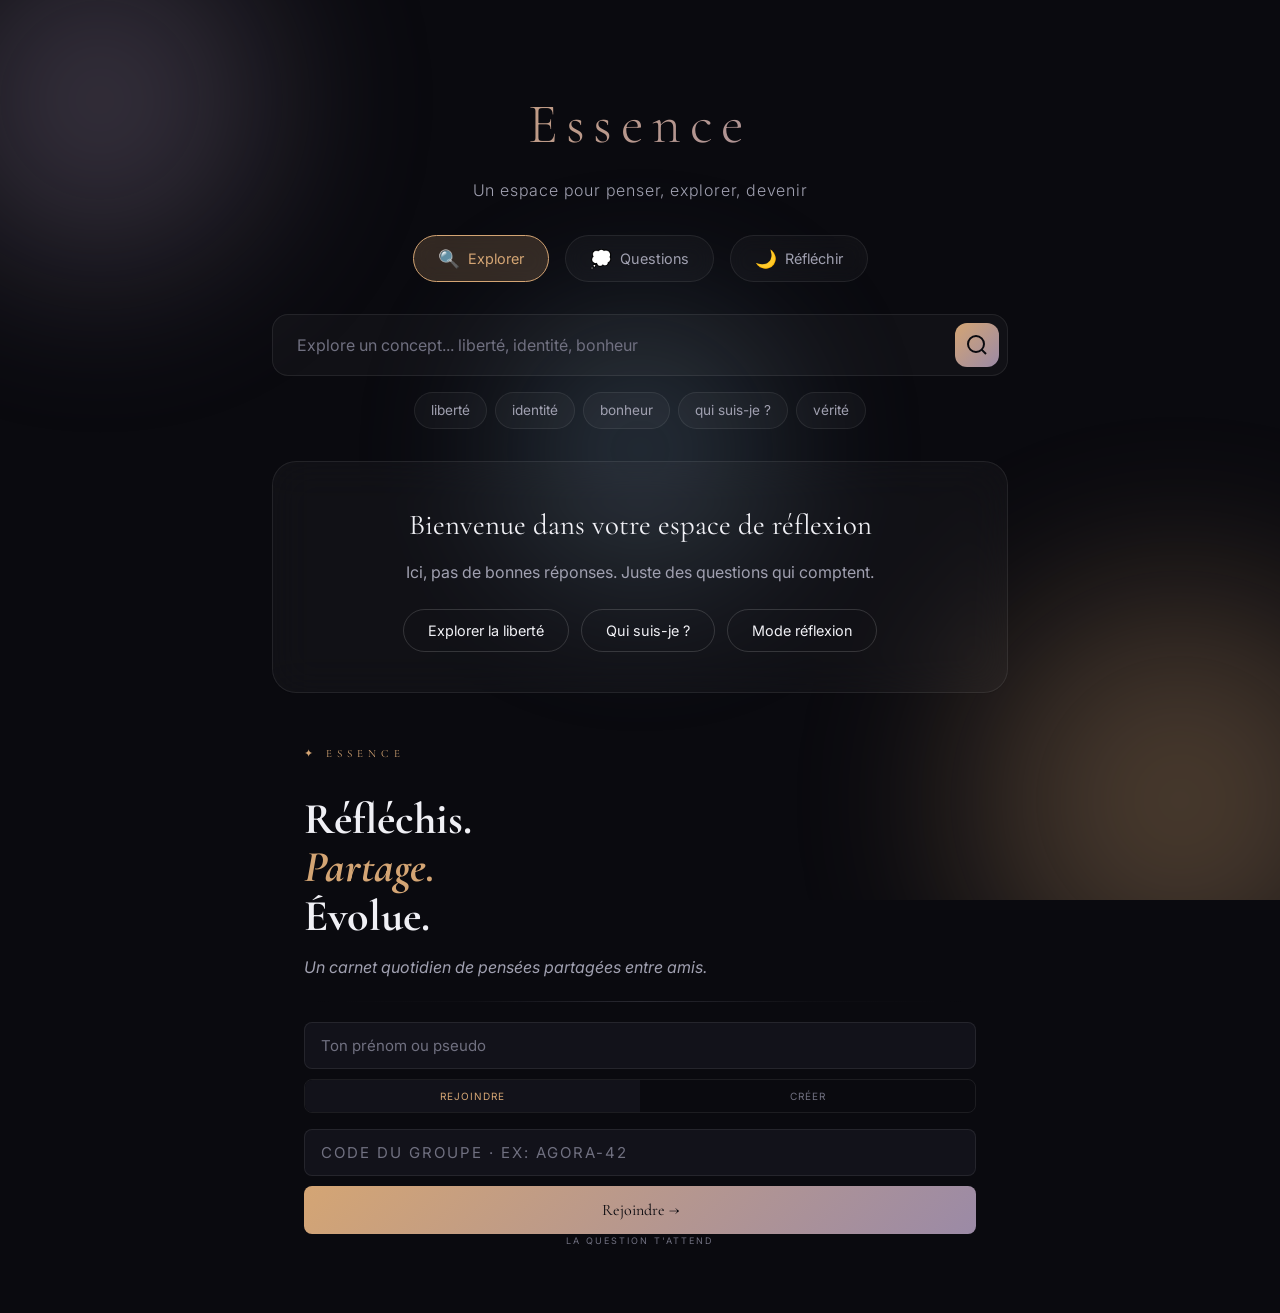
==== philosophy-app/index.html @ 61ecae77 "ADDING THE ALPHA VERSION OF PHILOSOPHIA" ====
<!DOCTYPE html>
<html lang="fr">
<head>
    <meta charset="UTF-8">
    <meta name="viewport" content="width=device-width, initial-scale=1.0">
    <title>Essence — Votre compagnon philosophique</title>
    <link rel="stylesheet" href="css/styles.css">
    <link rel="preconnect" href="https://fonts.googleapis.com">
    <link href="https://fonts.googleapis.com/css2?family=Cormorant+Garamond:ital,wght@0,300;0,400;0,600;1,300&family=Inter:wght@300;400;500&display=swap" rel="stylesheet">
</head>
<body>
    <div class="ambient-bg">
        <div class="orb orb-1"></div>
        <div class="orb orb-2"></div>
        <div class="orb orb-3"></div>
    </div>

    <div class="container">
        <header class="header">
            <h1 class="logo">Essence</h1>
            <p class="tagline">Un espace pour penser, explorer, devenir</p>
        </header>

        <nav class="nav-modes">
            <button class="mode-btn active" data-mode="explore">
                <span class="mode-icon">🔍</span>
                <span class="mode-text">Explorer</span>
            </button>
            <button class="mode-btn" data-mode="question">
                <span class="mode-icon">💭</span>
                <span class="mode-text">Questions</span>
            </button>
            <button class="mode-btn" data-mode="reflect">
                <span class="mode-icon">🌙</span>
                <span class="mode-text">Réfléchir</span>
            </button>
        </nav>

        <main class="main-content">
            <!-- Search Section -->
            <section class="search-section" id="searchSection">
                <div class="search-container">
                    <input
                        type="text"
                        id="searchInput"
                        class="search-input"
                        placeholder="Explore un concept... liberté, identité, bonheur"
                        autocomplete="off"
                    >
                    <button class="search-btn" id="searchBtn">
                        <svg width="24" height="24" viewBox="0 0 24 24" fill="none" stroke="currentColor" stroke-width="2">
                            <circle cx="11" cy="11" r="8"></circle>
                            <path d="m21 21-4.35-4.35"></path>
                        </svg>
                    </button>
                </div>
                <div class="quick-tags" id="quickTags">
                    <span class="tag">liberté</span>
                    <span class="tag">identité</span>
                    <span class="tag">bonheur</span>
                    <span class="tag">qui suis-je ?</span>
                    <span class="tag">vérité</span>
                </div>
            </section>

            <!-- Chat/Response Section -->
            <section class="response-section" id="responseSection">
                <div class="loading-indicator hidden" id="loading">
                    <div class="typing-dots">
                        <span></span>
                        <span></span>
                        <span></span>
                    </div>
                    <p class="loading-text">Réflexion en cours...</p>
                </div>

                <div class="response-container" id="responseContainer">
                    <!-- Welcome Card -->
                    <div class="welcome-card" id="welcomeCard">
                        <h2>Bienvenue dans votre espace de réflexion</h2>
                        <p>Ici, pas de bonnes réponses. Juste des questions qui comptent.</p>
                        <div class="welcome-prompts">
                            <button class="welcome-btn" data-query="liberté">Explorer la liberté</button>
                            <button class="welcome-btn" data-query="Qui suis-je ?">Qui suis-je ?</button>
                            <button class="welcome-btn" data-query="reflect">Mode réflexion</button>
                        </div>
                    </div>
                </div>
            </section>

            <!-- Reflection Mode Panel -->
            <section class="reflection-panel hidden" id="reflectionPanel">
                <div class="reflection-header">
                    <h3>Mode Réflexion Guidée</h3>
                    <p>Des questions pour aller plus profond</p>
                </div>
                <div class="reflection-categories" id="reflectionCategories">
                    <!-- Categories loaded dynamically -->
                </div>
                <div class="reflection-question" id="reflectionQuestion">
                    <p class="current-prompt">Clique sur une catégorie pour commencer</p>
                    <button class="next-prompt-btn hidden" id="nextPrompt">Une autre question</button>
                </div>
            </section>
        </main>

        <!-- Mobile Navigation Bar -->
        <nav class="nav-bar" id="navBar" style="display: none;">
            <button class="nav-btn" onclick="switchScreen('welcome')">
                <svg viewBox="0 0 24 24" fill="none" stroke="currentColor" stroke-width="1.5">
                    <path d="M3 9.5L12 3l9 6.5V20a1 1 0 01-1 1H4a1 1 0 01-1-1V9.5z"/>
                </svg>
                Accueil
            </button>
            <button class="nav-btn active" onclick="switchScreen('group')" id="navGroup">
                <svg viewBox="0 0 24 24" fill="none" stroke="currentColor" stroke-width="1.5">
                    <circle cx="12" cy="12" r="9"/>
                    <path d="M12 8v4l3 3"/>
                </svg>
                Groupe
            </button>
            <button class="nav-btn" onclick="switchScreen('results')" id="navResults">
                <svg viewBox="0 0 24 24" fill="none" stroke="currentColor" stroke-width="1.5">
                    <path d="M4 6h16M4 12h16M4 18h10"/>
                </svg>
                Synthèse
            </button>
            <button class="nav-btn" onclick="switchScreen('history')" id="navHistory">
                <svg viewBox="0 0 24 24" fill="none" stroke="currentColor" stroke-width="1.5">
                    <path d="M12 8v4l2 2m6-2a8 8 0 11-16 0 8 8 0 0116 0z"/>
                </svg>
                Historique
            </button>
        </nav>

        <!-- Welcome/Join Screen -->
        <section class="welcome-screen" id="welcomeScreen">
            <div>
                <p class="welcome-logo">✦ Essence</p>
                <h1 class="welcome-title">
                    Réfléchis.<br/><em>Partage.</em><br/>Évolue.
                </h1>
                <p class="welcome-sub">
                    Un carnet quotidien de pensées partagées entre amis.
                </p>
                <div class="divider"></div>
                <input
                    class="field"
                    id="pseudo"
                    type="text"
                    placeholder="Ton prénom ou pseudo"
                />
                <div class="tab-row">
                    <button class="tab-btn active" id="tabJoin" onclick="switchTab('join')">
                        Rejoindre
                    </button>
                    <button class="tab-btn" id="tabCreate" onclick="switchTab('create')">
                        Créer
                    </button>
                </div>
                <div id="joinForm">
                    <input
                        class="field"
                        id="joinCode"
                        type="text"
                        placeholder="Code du groupe · ex: AGORA-42"
                        style="text-transform: uppercase; letter-spacing: 2px"
                    />
                    <button class="btn-primary" onclick="handleJoinGroup()">
                        Rejoindre →
                    </button>
                </div>
                <div id="createForm" style="display: none;">
                    <input
                        class="field"
                        id="groupNameInput"
                        type="text"
                        placeholder="Nom du groupe"
                    />
                    <button class="btn-primary" onclick="handleCreateGroup()">
                        Créer le groupe →
                    </button>
                </div>
            </div>
            <p class="welcome-footer">La question t'attend</p>
        </section>

        <!-- Group Screen -->
        <section class="group-screen" id="groupScreen">
            <p class="tag" id="todayDate"></p>
            <div class="group-header">
                <h2 class="group-name" id="groupDisplayName">—</h2>
                <span class="member-count">✦ <span id="memberCount">0</span></span>
            </div>
            <p class="group-meta">Question du jour</p>
            <div class="group-code-box" onclick="copyGroupCode()">
                <span class="group-code-label">Code du groupe</span>
                <span class="group-code-val" id="groupCodeDisplay">— —</span>
            </div>
            <div class="question-block">
                <span class="q-guillemet">"</span>
                <div id="qContent">
                    <div class="ai-loading" style="padding: 12px 0;">
                        <div class="ai-loading-dots">
                            <div class="dot"></div>
                            <div class="dot"></div>
                            <div class="dot"></div>
                        </div>
                        <span style="font-family: var(--font-sans); font-size: 10px; color: var(--text-muted); letter-spacing: 1px;">Génération…</span>
                    </div>
                </div>
            </div>
            <p class="members-title">Membres</p>
            <div id="membersList"></div>
            <button class="btn-primary" id="btnWrite" onclick="goToNote()" disabled>
                Écrire ma réflexion →
            </button>
        </section>

        <!-- Note Screen -->
        <section class="note-screen" id="noteScreen">
            <div class="note-header">
                <button class="back-btn" onclick="goToGroup()">← Retour</button>
                <p class="note-question" id="noteQuestionDisplay"></p>
            </div>
            <div class="note-body">
                <div class="lines-bg"></div>
                <textarea
                    class="note-ta"
                    id="myNote"
                    placeholder="Ta pensée commence ici…"
                    oninput="updateWordCount()"
                ></textarea>
            </div>
            <div class="note-footer">
                <span class="word-count" id="wordCount">0 mots</span>
                <button class="btn-submit" onclick="handleSubmitNote()">Soumettre ✦</button>
            </div>
        </section>

        <!-- Results Screen -->
        <section class="results-screen" id="resultsScreen">
            <div class="results-header">
                <p class="results-tag">Synthèse du jour</p>
                <h2 class="results-title">Réflexions du groupe</h2>
                <p class="results-sub" id="resultSub">—</p>
            </div>
            <div class="results-scroll">
                <div class="results-q-recap" id="resultQuestion"></div>
                <p class="responses-label">Ce que le groupe a écrit</p>
                <div id="responsesList"></div>
                <div class="ai-block">
                    <div class="ai-header">
                        <div class="ai-icon">✦</div>
                        <div>
                            <p class="ai-title-text">Analyse Philosophia</p>
                            <p class="ai-subtitle" id="aiSubtitle">En attente</p>
                        </div>
                    </div>
                    <div id="aiContent">
                        <div style="text-align: center; padding: 16px 0;">
                            <button class="btn-primary" style="width: auto; padding: 12px 24px; font-size: 15px;" onclick="handleGenerateAnalysis()">
                                ✦ Générer l'analyse IA
                            </button>
                        </div>
                    </div>
                </div>
            </div>
        </section>

        <!-- History Screen -->
        <section class="history-screen" id="historyScreen">
            <div class="history-scroll">
                <p class="tag">Carnet de bord</p>
                <h2 class="results-title" style="margin-bottom: 4px;">Historique</h2>
                <p class="results-sub" style="margin-bottom: 20px;">Tes réflexions passées</p>
                <div id="historyList"></div>
            </div>
        </section>

        <!-- Toast Notification -->
        <div class="toast" id="toast"></div>
    </div>

    <script src="js/app.js"></script>
    <script src="js/group.js"></script>
    <script>
        // Initialize Group Module on load
        document.addEventListener('DOMContentLoaded', () => {
            GroupModule.init();
            initializePhilosophiaUI();
        });

        // UI State
        let currentTab = 'join';

        function switchTab(tab) {
            currentTab = tab;
            document.getElementById('tabJoin').classList.toggle('active', tab === 'join');
            document.getElementById('tabCreate').classList.toggle('active', tab === 'create');
            document.getElementById('joinForm').style.display = tab === 'join' ? 'block' : 'none';
            document.getElementById('createForm').style.display = tab === 'create' ? 'block' : 'none';
        }

        function switchScreen(screenId) {
            // Hide all screens
            document.querySelectorAll('.welcome-screen, .group-screen, .note-screen, .results-screen, .history-screen').forEach(s => {
                s.classList.remove('active');
            });
            document.getElementById(screenId + 'Screen').classList.add('active');

            // Update nav buttons
            document.querySelectorAll('.nav-btn').forEach(btn => btn.classList.remove('active'));
            if (screenId === 'group') document.getElementById('navGroup')?.classList.add('active');
            if (screenId === 'results') document.getElementById('navResults')?.classList.add('active');
            if (screenId === 'history') document.getElementById('navHistory')?.classList.add('active');

            // Refresh content
            if (screenId === 'results') renderResults();
            if (screenId === 'history') renderHistory();
        }

        function goToNote() {
            const question = GroupModule.getQuestion();
            document.getElementById('noteQuestionDisplay').textContent = '« ' + question + ' ? »';
            document.getElementById('myNote').value = GroupModule.getMyResponse()?.text || '';
            updateWordCount();
            switchScreen('note');
        }

        function goToGroup() {
            switchScreen('group');
        }

        function handleCreateGroup() {
            const name = document.getElementById('groupNameInput').value.trim() || 'Mon groupe';
            const pseudo = document.getElementById('pseudo').value.trim() || 'Anonyme';
            try {
                GroupModule.createGroup(name, pseudo);
                afterGroupJoined();
            } catch (e) {
                showToast(e.message);
            }
        }

        function handleJoinGroup() {
            const code = document.getElementById('joinCode').value.trim().toUpperCase();
            const pseudo = document.getElementById('pseudo').value.trim() || 'Anonyme';
            try {
                GroupModule.joinGroup(code, pseudo);
                afterGroupJoined();
            } catch (e) {
                showToast(e.message);
            }
        }

        function afterGroupJoined() {
            const group = GroupModule.getGroup();
            if (!group) return;

            document.getElementById('groupDisplayName').textContent = group.name;
            document.getElementById('groupCodeDisplay').textContent = group.code;
            document.getElementById('memberCount').textContent = group.members.length;

            const today = GroupModule.getToday();
            if (!today?.question) {
                startNewDayUI();
            } else {
                renderQuestion();
                renderMembers();
            }

            // Show nav bar
            document.getElementById('navBar').style.display = 'flex';
            switchScreen('group');
        }

        async function startNewDayUI() {
            document.getElementById('qContent').innerHTML = `
                <div class="ai-loading" style="padding:12px 0;">
                    <div class="ai-loading-dots">
                        <div class="dot"></div><div class="dot"></div><div class="dot"></div>
                    </div>
                    <span style="font-family: var(--font-sans); font-size: 10px; color: var(--text-muted); letter-spacing: 1px;">Génération de la question…</span>
                </div>`;
            document.getElementById('btnWrite').disabled = true;

            try {
                await GroupModule.startNewDay();
                renderQuestion();
                renderMembers();
            } catch (e) {
                document.getElementById('qContent').innerHTML = `
                    <p style="font-family: var(--font-serif); font-size: 14px; font-style: italic; color: var(--text-secondary); padding: 8px 0;">
                        Erreur : ${e.message}
                    </p>
                    <button class="btn-ghost" style="margin-top: 8px;" onclick="startNewDayUI()">Réessayer</button>`;
            }
        }

        function renderQuestion() {
            const question = GroupModule.getQuestion();
            if (!question) return;

            document.getElementById('qContent').innerHTML = `
                <p class="q-text">${question}&nbsp;?</p>
                <p class="q-timer">⏳ ${new Date().toLocaleDateString('fr-FR', { day: 'numeric', month: 'long', year: 'numeric' })}</p>`;
            document.getElementById('btnWrite').disabled = false;

            // Update today date
            document.getElementById('todayDate').textContent = GroupModule.getTodayDateFormatted();
        }

        function renderMembers() {
            const members = GroupModule.getMembers();
            if (!members) return;

            document.getElementById('membersList').innerHTML = members.map(m => {
                const done = GroupModule.isMemberDone(m.name);
                return `<div class="member-row">
                    <span class="member-name">${m.name}${m.isMe ? ' (moi)' : ''}</span>
                    <span class="${done ? 'badge-done' : 'badge-wait'}">${done ? 'Répondu' : 'En attente'}</span>
                </div>`;
            }).join('');
        }

        function updateWordCount() {
            const text = document.getElementById('myNote').value.trim();
            const count = text ? text.split(/\s+/).filter(w => w).length : 0;
            document.getElementById('wordCount').textContent = count + (count <= 1 ? ' mot' : ' mots');
        }

        function handleSubmitNote() {
            const note = document.getElementById('myNote').value.trim();
            if (!note) {
                showToast('Écris quelque chose d\'abord');
                return;
            }
            try {
                GroupModule.submitNote(note);
                renderMembers();
                showToast('Réflexion enregistrée ✦');
                switchScreen('results');
            } catch (e) {
                showToast(e.message);
            }
        }

        function renderResults() {
            const today = GroupModule.getToday();
            if (!today) return;

            document.getElementById('resultQuestion').textContent = '« ' + (today.question || '…') + ' ? »';
            const responses = GroupModule.getResponses();
            document.getElementById('resultSub').textContent =
                responses.length + ' réponse' + (responses.length > 1 ? 's' : '') +
                ' · ' + new Date(today.date).toLocaleDateString('fr-FR', { day: 'numeric', month: 'long' });

            if (responses.length === 0) {
                document.getElementById('responsesList').innerHTML = `
                    <p style="font-family: var(--font-serif); font-size: 15px; color: var(--text-muted); font-style: italic; padding: 12px 0;">
                        Aucune réponse pour l'instant.
                    </p>`;
            } else {
                document.getElementById('responsesList').innerHTML = responses.map(r =>
                    `<div class="resp-card">
                        <p class="resp-name">${r.name}</p>
                        <p class="resp-text">${r.text}</p>
                    </div>`
                ).join('');
            }

            if (GroupModule.hasAnalysis()) {
                renderAnalysis(GroupModule.getAnalysis());
            } else {
                document.getElementById('aiContent').innerHTML = `
                    <div style="text-align: center; padding: 16px 0;">
                        <button class="btn-primary" style="width: auto; padding: 12px 24px; font-size: 15px;" onclick="handleGenerateAnalysis()">
                            ✦ Générer l'analyse IA
                        </button>
                    </div>`;
                document.getElementById('aiSubtitle').textContent = 'En attente';
            }
        }

        async function handleGenerateAnalysis() {
            if (!GroupModule.getResponses().length) {
                showToast('Aucune réponse à analyser');
                return;
            }

            document.getElementById('aiContent').innerHTML = `
                <div class="ai-loading">
                    <div class="ai-loading-dots">
                        <div class="dot"></div><div class="dot"></div><div class="dot"></div>
                    </div>
                    <p style="font-family: var(--font-sans); font-size: 10px; color: var(--text-muted); letter-spacing: 1px; text-transform: uppercase;">
                        Claude réfléchit…
                    </p>
                </div>`;
            document.getElementById('aiSubtitle').textContent = 'Analyse en cours…';

            try {
                const analysis = await GroupModule.generateAnalysis();
                renderAnalysis(analysis);
            } catch (e) {
                document.getElementById('aiContent').innerHTML = `
                    <p style="font-family: var(--font-serif); font-size: 14px; color: var(--text-secondary); font-style: italic; text-align: center;">
                        Erreur : ${e.message}
                    </p>
                    <div style="text-align: center; margin-top: 12px;">
                        <button class="btn-ghost" style="width: auto; padding: 10px 20px;" onclick="handleGenerateAnalysis()">Réessayer</button>
                    </div>`;
                document.getElementById('aiSubtitle').textContent = 'Erreur';
            }
        }

        function renderAnalysis(data) {
            document.getElementById('aiSubtitle').textContent =
                `Synthèse · ${data.points_de_vue.length} philosophes`;

            document.getElementById('aiContent').innerHTML = `
                <div class="ai-section">
                    <p class="ai-section-label">Synthèse du groupe</p>
                    <p class="ai-section-text">${data.synthese}</p>
                </div>
                ${data.points_de_vue.map(p => `
                    <div class="ai-section">
                        <p class="ai-section-label">${p.philosophe} · ${p.courant}</p>
                        <p class="ai-section-text">${p.analyse}</p>
                    </div>
                `).join('')}
                <div class="ai-section">
                    <p class="ai-section-label">Tension centrale</p>
                    <p class="ai-section-text">${data.tension_principale}</p>
                </div>
                <div class="ai-section">
                    <p class="ai-section-label">Pour aller plus loin</p>
                    <p class="ai-section-text" style="color: var(--accent-gold); font-style: italic;">
                        ${data.pour_aller_plus_loin}
                    </p>
                </div>
                <div class="philo-row">
                    ${data.points_de_vue.map(p => `<span class="philo-chip">${p.philosophe}</span>`).join('')}
                </div>`;
        }

        function renderHistory() {
            const list = document.getElementById('historyList');
            const count = GroupModule.getHistoryCount();

            if (count === 0) {
                list.innerHTML = '<p class="history-empty">Tes prochaines réflexions<br>apparaîtront ici,<br>jour après jour.</p>';
                return;
            }

            const history = GroupModule.getState().history;
            list.innerHTML = history.map((h, i) => `
                <div class="hist-card" onclick="openHistorySession(${i})">
                    <p class="hist-date">${new Date(h.date).toLocaleDateString('fr-FR', { weekday: 'long', day: 'numeric', month: 'long' })}</p>
                    <p class="hist-q">${h.question} ?</p>
                    <p class="hist-meta">${h.responses.length} réponse${h.responses.length > 1 ? 's' : ''} · ${h.analysis ? 'Analysé ✦' : 'Non analysé'}</p>
                </div>
            `).join('');
        }

        function openHistorySession(index) {
            GroupModule.openHistorySession(index);
            renderResults();
            switchScreen('results');
        }

        function copyGroupCode() {
            if (GroupModule.copyCode()) {
                const code = GroupModule.getGroup().code;
                showToast('Code copié : ' + code);
            }
        }

        function showToast(msg) {
            const toast = document.getElementById('toast');
            toast.textContent = msg;
            toast.classList.add('show');
            setTimeout(() => toast.classList.remove('show'), 2500);
        }

        function initializePhilosophiaUI() {
            const group = GroupModule.getGroup();
            if (group) {
                document.getElementById('groupDisplayName').textContent = group.name;
                document.getElementById('groupCodeDisplay').textContent = group.code;
                document.getElementById('memberCount').textContent = group.members.length;

                const today = GroupModule.getToday();
                if (today?.question) {
                    renderQuestion();
                    renderMembers();
                }

                document.getElementById('navBar').style.display = 'flex';
                switchScreen('group');
            } else {
                switchScreen('welcome');
            }
        }
    </script>
</body>
</html>
---- philosophy-app/css/styles.css ----
/* ========================================
   ESSENCE — Philosophical Companion App
   Dark Mode, Immersive, Minimalist Design
   ======================================== */

:root {
    --bg-primary: #0a0a0f;
    --bg-secondary: #12121a;
    --bg-glass: rgba(255, 255, 255, 0.03);
    --bg-glass-hover: rgba(255, 255, 255, 0.06);
    --border-glass: rgba(255, 255, 255, 0.08);
    --border-glass-strong: rgba(255, 255, 255, 0.15);

    --text-primary: #f0f0f5;
    --text-secondary: #a0a0b0;
    --text-muted: #707080;

    --accent-gold: #d4a574;
    --accent-gold-soft: rgba(212, 165, 116, 0.2);
    --accent-purple: #9b8aa6;
    --accent-purple-soft: rgba(155, 138, 166, 0.2);
    --accent-blue: #7a9eb8;

    --shadow-soft: 0 4px 30px rgba(0, 0, 0, 0.3);
    --shadow-glow: 0 0 60px rgba(212, 165, 116, 0.15);

    --font-serif: 'Cormorant Garamond', Georgia, serif;
    --font-sans: 'Inter', -apple-system, BlinkMacSystemFont, sans-serif;

    --transition-fast: 0.2s ease;
    --transition-medium: 0.4s cubic-bezier(0.4, 0, 0.2, 1);
    --transition-slow: 0.8s cubic-bezier(0.4, 0, 0.2, 1);
}

/* Reset & Base */
* {
    margin: 0;
    padding: 0;
    box-sizing: border-box;
}

html {
    scroll-behavior: smooth;
}

body {
    font-family: var(--font-sans);
    background: var(--bg-primary);
    color: var(--text-primary);
    min-height: 100vh;
    line-height: 1.6;
    overflow-x: hidden;
}

/* Ambient Background */
.ambient-bg {
    position: fixed;
    inset: 0;
    pointer-events: none;
    z-index: -1;
    overflow: hidden;
}

.orb {
    position: absolute;
    border-radius: 50%;
    filter: blur(80px);
    opacity: 0.4;
    animation: float 20s ease-in-out infinite;
}

.orb-1 {
    width: 400px;
    height: 400px;
    background: radial-gradient(circle, var(--accent-purple), transparent);
    top: -100px;
    left: -100px;
    animation-delay: 0s;
}

.orb-2 {
    width: 500px;
    height: 500px;
    background: radial-gradient(circle, var(--accent-gold), transparent);
    bottom: -150px;
    right: -150px;
    animation-delay: -7s;
}

.orb-3 {
    width: 300px;
    height: 300px;
    background: radial-gradient(circle, var(--accent-blue), transparent);
    top: 50%;
    left: 50%;
    transform: translate(-50%, -50%);
    animation-delay: -14s;
}

@keyframes float {
    0%, 100% { transform: translate(0, 0) scale(1); }
    25% { transform: translate(30px, -30px) scale(1.1); }
    50% { transform: translate(-20px, 20px) scale(0.95); }
    75% { transform: translate(20px, 10px) scale(1.05); }
}

/* Container */
.container {
    max-width: 800px;
    margin: 0 auto;
    padding: 2rem;
    min-height: 100vh;
    display: flex;
    flex-direction: column;
}

/* Header */
.header {
    text-align: center;
    padding: 3rem 0 2rem;
    animation: fadeInDown 1s ease;
}

.logo {
    font-family: var(--font-serif);
    font-size: 3.5rem;
    font-weight: 300;
    letter-spacing: 0.15em;
    background: linear-gradient(135deg, var(--accent-gold), var(--accent-purple));
    -webkit-background-clip: text;
    -webkit-text-fill-color: transparent;
    background-clip: text;
    margin-bottom: 0.5rem;
}

.tagline {
    color: var(--text-secondary);
    font-weight: 300;
    font-size: 1rem;
    letter-spacing: 0.05em;
}

/* Navigation */
.nav-modes {
    display: flex;
    justify-content: center;
    gap: 1rem;
    margin-bottom: 2rem;
    flex-wrap: wrap;
}

.mode-btn {
    display: flex;
    align-items: center;
    gap: 0.5rem;
    padding: 0.75rem 1.5rem;
    background: var(--bg-glass);
    border: 1px solid var(--border-glass);
    border-radius: 100px;
    color: var(--text-secondary);
    font-family: var(--font-sans);
    font-size: 0.9rem;
    cursor: pointer;
    transition: all var(--transition-medium);
    backdrop-filter: blur(10px);
}

.mode-btn:hover {
    background: var(--bg-glass-hover);
    border-color: var(--border-glass-strong);
    color: var(--text-primary);
    transform: translateY(-2px);
}

.mode-btn.active {
    background: var(--accent-gold-soft);
    border-color: var(--accent-gold);
    color: var(--accent-gold);
}

.mode-icon {
    font-size: 1.1rem;
}

/* Search Section */
.search-section {
    margin-bottom: 2rem;
    animation: fadeInUp 0.8s ease 0.2s both;
}

.search-container {
    position: relative;
    display: flex;
    align-items: center;
    background: var(--bg-glass);
    border: 1px solid var(--border-glass);
    border-radius: 16px;
    padding: 0.5rem 0.5rem 0.5rem 1.5rem;
    backdrop-filter: blur(20px);
    transition: all var(--transition-medium);
}

.search-container:focus-within {
    border-color: var(--accent-gold);
    box-shadow: 0 0 30px rgba(212, 165, 116, 0.2);
}

.search-input {
    flex: 1;
    background: transparent;
    border: none;
    color: var(--text-primary);
    font-size: 1rem;
    font-family: var(--font-sans);
    outline: none;
    padding: 0.75rem 0;
}

.search-input::placeholder {
    color: var(--text-muted);
}

.search-btn {
    width: 44px;
    height: 44px;
    display: flex;
    align-items: center;
    justify-content: center;
    background: linear-gradient(135deg, var(--accent-gold), var(--accent-purple));
    border: none;
    border-radius: 12px;
    color: var(--bg-primary);
    cursor: pointer;
    transition: all var(--transition-fast);
}

.search-btn:hover {
    transform: scale(1.05);
    box-shadow: 0 4px 20px var(--accent-gold-soft);
}

.search-btn:active {
    transform: scale(0.98);
}

.quick-tags {
    display: flex;
    flex-wrap: wrap;
    gap: 0.5rem;
    margin-top: 1rem;
    justify-content: center;
}

.tag {
    padding: 0.4rem 1rem;
    background: var(--bg-glass);
    border: 1px solid var(--border-glass);
    border-radius: 100px;
    font-size: 0.85rem;
    color: var(--text-secondary);
    cursor: pointer;
    transition: all var(--transition-fast);
}

.tag:hover {
    background: var(--accent-gold-soft);
    border-color: var(--accent-gold);
    color: var(--accent-gold);
}

/* Response Section */
.response-section {
    flex: 1;
}

.loading-indicator {
    text-align: center;
    padding: 3rem;
    animation: fadeIn 0.5s ease;
}

.loading-indicator.hidden {
    display: none;
}

.typing-dots {
    display: flex;
    justify-content: center;
    gap: 0.5rem;
    margin-bottom: 1rem;
}

.typing-dots span {
    width: 8px;
    height: 8px;
    background: var(--accent-gold);
    border-radius: 50%;
    animation: typing 1.4s ease-in-out infinite;
}

.typing-dots span:nth-child(2) {
    animation-delay: 0.2s;
}

.typing-dots span:nth-child(3) {
    animation-delay: 0.4s;
}

@keyframes typing {
    0%, 60%, 100% { transform: translateY(0); opacity: 0.4; }
    30% { transform: translateY(-10px); opacity: 1; }
}

.loading-text {
    color: var(--text-secondary);
    font-size: 0.9rem;
}

/* Response Container */
.response-container {
    display: flex;
    flex-direction: column;
    gap: 1.5rem;
}

/* Cards */
.welcome-card {
    background: var(--bg-glass);
    border: 1px solid var(--border-glass);
    border-radius: 24px;
    padding: 2.5rem;
    text-align: center;
    backdrop-filter: blur(20px);
    animation: fadeInUp 0.8s ease;
}

.welcome-card h2 {
    font-family: var(--font-serif);
    font-size: 1.8rem;
    font-weight: 400;
    margin-bottom: 0.75rem;
    color: var(--text-primary);
}

.welcome-card p {
    color: var(--text-secondary);
    margin-bottom: 1.5rem;
    font-size: 1rem;
}

.welcome-prompts {
    display: flex;
    flex-wrap: wrap;
    gap: 0.75rem;
    justify-content: center;
}

.welcome-btn {
    padding: 0.75rem 1.5rem;
    background: transparent;
    border: 1px solid var(--border-glass-strong);
    border-radius: 100px;
    color: var(--text-primary);
    font-family: var(--font-sans);
    font-size: 0.9rem;
    cursor: pointer;
    transition: all var(--transition-medium);
}

.welcome-btn:hover {
    background: var(--accent-gold-soft);
    border-color: var(--accent-gold);
    color: var(--accent-gold);
    transform: translateY(-2px);
}

/* Concept Card */
.concept-card {
    background: var(--bg-glass);
    border: 1px solid var(--border-glass);
    border-radius: 24px;
    padding: 2rem;
    backdrop-filter: blur(20px);
    animation: fadeInUp 0.6s ease;
}

.concept-header {
    display: flex;
    align-items: center;
    gap: 1rem;
    margin-bottom: 1.5rem;
}

.concept-icon {
    width: 48px;
    height: 48px;
    background: var(--accent-gold-soft);
    border-radius: 12px;
    display: flex;
    align-items: center;
    justify-content: center;
    font-size: 1.5rem;
}

.concept-title {
    font-family: var(--font-serif);
    font-size: 1.8rem;
    font-weight: 400;
    color: var(--accent-gold);
}

.concept-section {
    margin-bottom: 1.5rem;
    padding-bottom: 1.5rem;
    border-bottom: 1px solid var(--border-glass);
}

.concept-section:last-of-type {
    border-bottom: none;
    margin-bottom: 0;
    padding-bottom: 0;
}

.section-label {
    font-size: 0.75rem;
    text-transform: uppercase;
    letter-spacing: 0.15em;
    color: var(--text-muted);
    margin-bottom: 0.5rem;
}

.section-content {
    font-size: 1.05rem;
    line-height: 1.7;
    color: var(--text-secondary);
}

.section-content.highlight {
    font-family: var(--font-serif);
    font-size: 1.3rem;
    font-style: italic;
    color: var(--text-primary);
}

.reflection-box {
    background: var(--accent-purple-soft);
    border-left: 3px solid var(--accent-purple);
    padding: 1.25rem;
    border-radius: 0 12px 12px 0;
    margin-top: 1rem;
}

.reflection-box p {
    font-family: var(--font-serif);
    font-size: 1.1rem;
    font-style: italic;
    color: var(--text-primary);
}

/* Question Card */
.question-card {
    background: var(--bg-glass);
    border: 1px solid var(--border-glass);
    border-radius: 24px;
    padding: 2rem;
    backdrop-filter: blur(20px);
    animation: fadeInUp 0.6s ease;
}

.question-title {
    font-family: var(--font-serif);
    font-size: 2rem;
    font-weight: 300;
    margin-bottom: 1rem;
    color: var(--accent-gold);
}

.question-approach {
    font-size: 1.1rem;
    color: var(--text-secondary);
    margin-bottom: 1.5rem;
    line-height: 1.7;
}

.angles-list {
    list-style: none;
    margin-bottom: 1.5rem;
}

.angles-list li {
    position: relative;
    padding-left: 1.5rem;
    margin-bottom: 0.75rem;
    color: var(--text-secondary);
    line-height: 1.6;
}

.angles-list li::before {
    content: "→";
    position: absolute;
    left: 0;
    color: var(--accent-purple);
}

.reflection-summary {
    font-family: var(--font-serif);
    font-size: 1.2rem;
    font-style: italic;
    color: var(--text-primary);
    padding: 1.25rem;
    background: var(--bg-secondary);
    border-radius: 12px;
}

/* Reflection Panel */
.reflection-panel {
    animation: fadeInUp 0.6s ease;
}

.reflection-panel.hidden {
    display: none;
}

.reflection-header {
    text-align: center;
    margin-bottom: 2rem;
}

.reflection-header h3 {
    font-family: var(--font-serif);
    font-size: 1.6rem;
    font-weight: 400;
    margin-bottom: 0.5rem;
}

.reflection-header p {
    color: var(--text-secondary);
}

.reflection-categories {
    display: grid;
    grid-template-columns: repeat(auto-fit, minmax(140px, 1fr));
    gap: 1rem;
    margin-bottom: 2rem;
}

.category-card {
    background: var(--bg-glass);
    border: 1px solid var(--border-glass);
    border-radius: 16px;
    padding: 1.25rem;
    text-align: center;
    cursor: pointer;
    transition: all var(--transition-medium);
    backdrop-filter: blur(10px);
}

.category-card:hover {
    background: var(--bg-glass-hover);
    border-color: var(--accent-gold);
    transform: translateY(-4px);
}

.category-card.active {
    background: var(--accent-gold-soft);
    border-color: var(--accent-gold);
}

.category-name {
    font-size: 1rem;
    font-weight: 500;
    color: var(--text-primary);
    margin-bottom: 0.25rem;
}

.category-count {
    font-size: 0.8rem;
    color: var(--text-muted);
}

.reflection-question {
    background: var(--bg-glass);
    border: 1px solid var(--border-glass);
    border-radius: 24px;
    padding: 2.5rem;
    text-align: center;
    backdrop-filter: blur(20px);
}

.current-prompt {
    font-family: var(--font-serif);
    font-size: 1.5rem;
    font-style: italic;
    color: var(--text-primary);
    line-height: 1.5;
    margin-bottom: 1.5rem;
    animation: fadeIn 0.5s ease;
}

.next-prompt-btn {
    padding: 0.75rem 1.5rem;
    background: var(--accent-gold-soft);
    border: 1px solid var(--accent-gold);
    border-radius: 100px;
    color: var(--accent-gold);
    font-family: var(--font-sans);
    font-size: 0.9rem;
    cursor: pointer;
    transition: all var(--transition-fast);
}

.next-prompt-btn:hover {
    background: var(--accent-gold);
    color: var(--bg-primary);
}

.next-prompt-btn.hidden {
    display: none;
}

/* Footer */
.footer {
    text-align: center;
    padding: 2rem 0;
    margin-top: auto;
}

.footer p {
    font-size: 0.8rem;
    color: var(--text-muted);
}

/* Animations */
@keyframes fadeIn {
    from { opacity: 0; }
    to { opacity: 1; }
}

@keyframes fadeInUp {
    from {
        opacity: 0;
        transform: translateY(20px);
    }
    to {
        opacity: 1;
        transform: translateY(0);
    }
}

@keyframes fadeInDown {
    from {
        opacity: 0;
        transform: translateY(-20px);
    }
    to {
        opacity: 1;
        transform: translateY(0);
    }
}

/* Responsive */
@media (max-width: 600px) {
    .container {
        padding: 1rem;
    }

    .logo {
        font-size: 2.5rem;
    }

    .nav-modes {
        gap: 0.5rem;
    }

    .mode-btn {
        padding: 0.6rem 1rem;
        font-size: 0.8rem;
    }

    .mode-text {
        display: none;
    }

    .welcome-card,
    .concept-card,
    .question-card,
    .reflection-question {
        padding: 1.5rem;
    }

    .concept-title,
    .question-title {
        font-size: 1.5rem;
    }

    .reflection-categories {
        grid-template-columns: repeat(2, 1fr);
    }
}

/* ========================================
   PHILOSOPHIA FUSION STYLES
   ======================================== */

/* Mobile Navigation Bar */
.nav-bar {
    display: flex;
    justify-content: space-around;
    align-items: center;
    padding: 12px 0 20px;
    border-top: 1px solid var(--border-glass);
    background: var(--bg-secondary);
    flex-shrink: 0;
}

.nav-btn {
    display: flex;
    flex-direction: column;
    align-items: center;
    gap: 5px;
    background: none;
    border: none;
    cursor: pointer;
    font-family: var(--font-sans);
    font-size: 9px;
    font-weight: 300;
    letter-spacing: 1.5px;
    color: var(--text-muted);
    text-transform: uppercase;
    transition: color var(--transition-fast);
}

.nav-btn:hover {
    color: var(--text-secondary);
}

.nav-btn.active {
    color: var(--accent-gold);
}

.nav-btn svg {
    width: 18px;
    height: 18px;
}

/* Group Screen */
.group-screen {
    display: none;
    flex-direction: column;
    flex: 1;
    padding: 24px;
}

.group-screen.active {
    display: flex;
}

.group-header {
    display: flex;
    justify-content: space-between;
    align-items: baseline;
    margin-bottom: 16px;
}

.group-name {
    font-family: var(--font-serif);
    font-size: 22px;
    color: var(--text-primary);
}

.member-count {
    font-size: 14px;
    color: var(--text-secondary);
}

.group-meta {
    font-size: 13px;
    color: var(--text-secondary);
    font-style: italic;
    margin-bottom: 12px;
}

.group-code-box {
    background: var(--bg-glass);
    border: 1px solid var(--border-glass);
    border-radius: 8px;
    padding: 10px 14px;
    margin-bottom: 20px;
    display: flex;
    justify-content: space-between;
    align-items: center;
    cursor: pointer;
    transition: border-color var(--transition-fast);
}

.group-code-box:hover {
    border-color: var(--accent-gold);
}

.group-code-label {
    font-family: var(--font-sans);
    font-size: 9px;
    color: var(--text-muted);
    letter-spacing: 1.5px;
    text-transform: uppercase;
}

.group-code-val {
    font-family: var(--font-sans);
    font-size: 13px;
    color: var(--accent-gold);
    letter-spacing: 2px;
}

/* Question Block */
.question-block {
    border-left: 2px solid var(--accent-gold);
    padding: 20px;
    background: var(--bg-secondary);
    border-radius: 0 12px 12px 0;
    margin-bottom: 20px;
    position: relative;
}

.q-guillemet {
    font-family: var(--font-serif);
    font-size: 60px;
    color: var(--border-glass);
    position: absolute;
    top: -10px;
    left: 10px;
    line-height: 1;
    opacity: 0.5;
}

.q-text {
    font-family: var(--font-serif);
    font-size: 20px;
    line-height: 1.55;
    color: var(--text-primary);
    font-style: italic;
    position: relative;
    z-index: 1;
}

.q-timer {
    margin-top: 12px;
    font-family: var(--font-sans);
    font-size: 10px;
    color: var(--text-muted);
    letter-spacing: 1px;
}

/* Members List */
.members-title {
    font-family: var(--font-sans);
    font-size: 9px;
    letter-spacing: 2px;
    color: var(--text-muted);
    text-transform: uppercase;
    margin-bottom: 10px;
}

.member-row {
    display: flex;
    align-items: center;
    justify-content: space-between;
    padding: 9px 0;
    border-bottom: 1px solid var(--bg-secondary);
}

.member-row:last-child {
    border-bottom: none;
}

.member-name {
    font-size: 15px;
    color: var(--text-secondary);
}

.badge-done {
    font-family: var(--font-sans);
    font-size: 9px;
    letter-spacing: 1px;
    color: var(--accent-gold);
    border: 1px solid var(--accent-gold-soft);
    border-radius: 4px;
    padding: 2px 7px;
    text-transform: uppercase;
}

.badge-wait {
    font-family: var(--font-sans);
    font-size: 9px;
    color: var(--text-muted);
    border: 1px solid var(--border-glass);
    border-radius: 4px;
    padding: 2px 7px;
    text-transform: uppercase;
    letter-spacing: 1px;
}

/* Buttons */
.btn-primary {
    width: 100%;
    background: linear-gradient(135deg, var(--accent-gold), var(--accent-purple));
    color: var(--bg-primary);
    border: none;
    border-radius: 8px;
    padding: 14px;
    font-family: var(--font-serif);
    font-size: 16px;
    cursor: pointer;
    transition: transform var(--transition-fast), box-shadow var(--transition-fast);
}

.btn-primary:hover {
    transform: translateY(-2px);
    box-shadow: 0 4px 20px var(--accent-gold-soft);
}

.btn-primary:disabled {
    opacity: 0.5;
    cursor: not-allowed;
    transform: none;
}

.btn-ghost {
    width: 100%;
    background: transparent;
    color: var(--text-secondary);
    border: 1px solid var(--border-glass);
    border-radius: 8px;
    padding: 13px;
    font-family: var(--font-serif);
    font-size: 15px;
    font-style: italic;
    cursor: pointer;
    transition: all var(--transition-fast);
}

.btn-ghost:hover {
    border-color: var(--accent-gold);
    color: var(--accent-gold);
}

/* Input Fields */
.field {
    width: 100%;
    background: var(--bg-secondary);
    border: 1px solid var(--border-glass);
    border-radius: 8px;
    padding: 13px 16px;
    font-family: var(--font-sans);
    font-size: 15px;
    color: var(--text-secondary);
    margin-bottom: 10px;
    outline: none;
    transition: border-color var(--transition-fast);
}

.field:focus {
    border-color: var(--accent-gold);
}

.field::placeholder {
    color: var(--text-muted);
}

/* Note Screen - Lined Paper */
.note-screen {
    display: none;
    flex-direction: column;
    flex: 1;
}

.note-screen.active {
    display: flex;
}

.note-header {
    padding: 24px 24px 16px;
    border-bottom: 1px solid var(--bg-secondary);
    flex-shrink: 0;
}

.back-btn {
    background: none;
    border: none;
    cursor: pointer;
    font-family: var(--font-sans);
    font-size: 10px;
    color: var(--text-muted);
    letter-spacing: 1px;
    padding: 0;
    margin-bottom: 16px;
    text-transform: uppercase;
}

.back-btn:hover {
    color: var(--accent-gold);
}

.note-question {
    font-family: var(--font-serif);
    font-size: 16px;
    font-style: italic;
    color: var(--text-secondary);
    line-height: 1.5;
}

.note-body {
    flex: 1;
    padding: 24px;
    position: relative;
    overflow: hidden;
}

.lines-bg {
    position: absolute;
    inset: 0;
    pointer-events: none;
    background-image: repeating-linear-gradient(
        transparent,
        transparent 29px,
        var(--bg-secondary) 29px,
        var(--bg-secondary) 30px
    );
    background-position: 0 24px;
    opacity: 0.6;
}

.note-ta {
    width: 100%;
    min-height: 280px;
    background: transparent;
    border: none;
    outline: none;
    resize: none;
    font-family: var(--font-serif);
    font-size: 17px;
    line-height: 30px;
    color: var(--text-secondary);
    position: relative;
    z-index: 1;
}

.note-ta::placeholder {
    color: var(--border-glass);
}

.note-footer {
    display: flex;
    justify-content: space-between;
    align-items: center;
    padding: 12px 24px 24px;
    border-top: 1px solid var(--bg-secondary);
    flex-shrink: 0;
}

.word-count {
    font-family: var(--font-sans);
    font-size: 10px;
    color: var(--text-muted);
    letter-spacing: 1px;
}

.btn-submit {
    background: linear-gradient(135deg, var(--accent-gold), var(--accent-purple));
    color: var(--bg-primary);
    border: none;
    border-radius: 7px;
    padding: 10px 20px;
    font-family: var(--font-serif);
    font-size: 15px;
    cursor: pointer;
    transition: transform var(--transition-fast);
}

.btn-submit:hover {
    transform: translateY(-2px);
}

/* Results Screen */
.results-screen {
    display: none;
    flex-direction: column;
    flex: 1;
}

.results-screen.active {
    display: flex;
}

.results-header {
    padding: 24px;
    flex-shrink: 0;
}

.results-tag {
    font-family: var(--font-sans);
    font-size: 9px;
    letter-spacing: 2.5px;
    text-transform: uppercase;
    color: var(--text-muted);
    margin-bottom: 8px;
}

.results-title {
    font-family: var(--font-serif);
    font-size: 26px;
    color: var(--text-primary);
    margin-bottom: 2px;
}

.results-sub {
    font-size: 13px;
    color: var(--text-secondary);
    font-style: italic;
}

.results-scroll {
    flex: 1;
    overflow-y: auto;
    padding: 0 20px 20px;
}

.results-q-recap {
    background: var(--bg-secondary);
    border: 1px solid var(--border-glass);
    border-radius: 10px;
    padding: 16px 18px;
    margin-bottom: 16px;
    font-family: var(--font-serif);
    font-size: 16px;
    font-style: italic;
    color: var(--text-secondary);
    line-height: 1.5;
}

.responses-label {
    font-family: var(--font-sans);
    font-size: 9px;
    letter-spacing: 2.5px;
    text-transform: uppercase;
    color: var(--text-muted);
    margin-bottom: 10px;
}

.resp-card {
    border-bottom: 1px solid var(--bg-secondary);
    padding: 12px 0;
}

.resp-card:last-child {
    border-bottom: none;
}

.resp-name {
    font-family: var(--font-sans);
    font-size: 10px;
    letter-spacing: 1.5px;
    color: var(--accent-gold);
    text-transform: uppercase;
    margin-bottom: 6px;
}

.resp-text {
    font-size: 15px;
    line-height: 1.7;
    color: var(--text-secondary);
    font-style: italic;
}

/* AI Analysis Block */
.ai-block {
    background: var(--bg-secondary);
    border: 1px solid var(--border-glass-strong);
    border-radius: 12px;
    padding: 22px;
    margin-top: 20px;
}

.ai-header {
    display: flex;
    align-items: center;
    gap: 10px;
    margin-bottom: 16px;
}

.ai-icon {
    width: 28px;
    height: 28px;
    border-radius: 50%;
    background: var(--accent-gold-soft);
    display: flex;
    align-items: center;
    justify-content: center;
    font-size: 13px;
    flex-shrink: 0;
}

.ai-title-text {
    font-family: var(--font-serif);
    font-size: 15px;
    color: var(--accent-gold);
}

.ai-subtitle {
    font-family: var(--font-sans);
    font-size: 9px;
    color: var(--text-muted);
    letter-spacing: 1px;
    text-transform: uppercase;
}

.ai-section {
    margin-bottom: 18px;
    padding-bottom: 18px;
    border-bottom: 1px solid var(--bg-secondary);
}

.ai-section:last-child {
    border-bottom: none;
}

.ai-section-label {
    font-family: var(--font-sans);
    font-size: 9px;
    letter-spacing: 2px;
    text-transform: uppercase;
    color: var(--text-muted);
    margin-bottom: 8px;
    display: flex;
    align-items: center;
    gap: 8px;
}

.ai-section-label::after {
    content: "";
    flex: 1;
    height: 1px;
    background: var(--border-glass);
}

.ai-section-text {
    font-family: var(--font-serif);
    font-size: 15px;
    line-height: 1.75;
    color: var(--text-secondary);
}

.philo-row {
    display: flex;
    flex-wrap: wrap;
    gap: 6px;
    margin-top: 16px;
}

.philo-chip {
    background: var(--bg-secondary);
    border: 1px solid var(--border-glass);
    border-radius: 6px;
    padding: 5px 11px;
    font-family: var(--font-serif);
    font-size: 13px;
    color: var(--text-secondary);
    font-style: italic;
}

/* History Screen */
.history-screen {
    display: none;
    flex-direction: column;
    flex: 1;
}

.history-screen.active {
    display: flex;
}

.history-scroll {
    flex: 1;
    overflow-y: auto;
    padding: 24px;
}

.hist-card {
    background: var(--bg-secondary);
    border: 1px solid var(--border-glass);
    border-radius: 10px;
    padding: 16px 18px;
    margin-bottom: 12px;
    cursor: pointer;
    transition: border-color var(--transition-fast);
}

.hist-card:hover {
    border-color: var(--accent-gold);
}

.hist-date {
    font-family: var(--font-sans);
    font-size: 9px;
    letter-spacing: 2px;
    color: var(--text-muted);
    text-transform: uppercase;
    margin-bottom: 8px;
}

.hist-q {
    font-family: var(--font-serif);
    font-size: 15px;
    font-style: italic;
    color: var(--text-secondary);
    line-height: 1.5;
}

.hist-meta {
    font-family: var(--font-sans);
    font-size: 9px;
    color: var(--text-muted);
    margin-top: 8px;
    letter-spacing: 1px;
}

.history-empty {
    text-align: center;
    padding: 48px 0;
    font-family: var(--font-serif);
    font-size: 18px;
    font-style: italic;
    color: var(--text-muted);
    line-height: 1.6;
}

/* Loading Dots */
.ai-loading {
    display: flex;
    flex-direction: column;
    align-items: center;
    padding: 32px 0;
    gap: 12px;
}

.ai-loading-dots {
    display: flex;
    gap: 6px;
}

.dot {
    width: 6px;
    height: 6px;
    border-radius: 50%;
    background: var(--accent-gold);
    animation: pulse 1.2s ease-in-out infinite;
}

.dot:nth-child(2) {
    animation-delay: 0.2s;
}

.dot:nth-child(3) {
    animation-delay: 0.4s;
}

@keyframes pulse {
    0%, 80%, 100% {
        opacity: 0.3;
        transform: scale(0.8);
    }
    40% {
        opacity: 1;
        transform: scale(1);
    }
}

/* Toast Notification */
.toast {
    position: fixed;
    bottom: 80px;
    left: 50%;
    transform: translateX(-50%);
    background: var(--bg-secondary);
    color: var(--text-primary);
    font-family: var(--font-sans);
    font-size: 11px;
    letter-spacing: 1px;
    padding: 10px 20px;
    border-radius: 20px;
    border: 1px solid var(--border-glass-strong);
    opacity: 0;
    transition: opacity 0.3s;
    pointer-events: none;
    z-index: 999;
    white-space: nowrap;
}

.toast.show {
    opacity: 1;
}

/* Welcome/Join Screen */
.welcome-screen {
    display: none;
    flex-direction: column;
    flex: 1;
    padding: 52px 32px 32px;
    justify-content: space-between;
}

.welcome-screen.active {
    display: flex;
}

.welcome-logo {
    font-family: var(--font-serif);
    font-size: 11px;
    letter-spacing: 5px;
    text-transform: uppercase;
    color: var(--accent-gold);
    margin-bottom: 32px;
}

.welcome-title {
    font-family: var(--font-serif);
    font-size: 44px;
    line-height: 1.1;
    color: var(--text-primary);
}

.welcome-title em {
    font-style: italic;
    color: var(--accent-gold);
}

.welcome-sub {
    margin-top: 14px;
    font-size: 16px;
    line-height: 1.7;
    color: var(--text-secondary);
    font-style: italic;
}

.divider {
    width: 100%;
    height: 1px;
    background: linear-gradient(
        to right,
        transparent,
        var(--border-glass),
        var(--text-muted),
        var(--border-glass),
        transparent
    );
    margin: 20px 0;
    opacity: 0.3;
}

.tab-row {
    display: flex;
    border: 1px solid var(--border-glass);
    border-radius: 8px;
    overflow: hidden;
    margin-bottom: 16px;
}

.tab-btn {
    flex: 1;
    background: transparent;
    border: none;
    padding: 10px;
    font-family: var(--font-sans);
    font-size: 10px;
    letter-spacing: 1px;
    color: var(--text-muted);
    cursor: pointer;
    text-transform: uppercase;
    transition: all var(--transition-fast);
}

.tab-btn.active {
    background: var(--bg-secondary);
    color: var(--accent-gold);
}

.welcome-footer {
    font-family: var(--font-sans);
    font-size: 9px;
    color: var(--text-muted);
    text-align: center;
    letter-spacing: 2px;
    text-transform: uppercase;
}

/* Screen visibility helpers */
.screen {
    display: none;
}

.screen.active {
    display: flex;
}
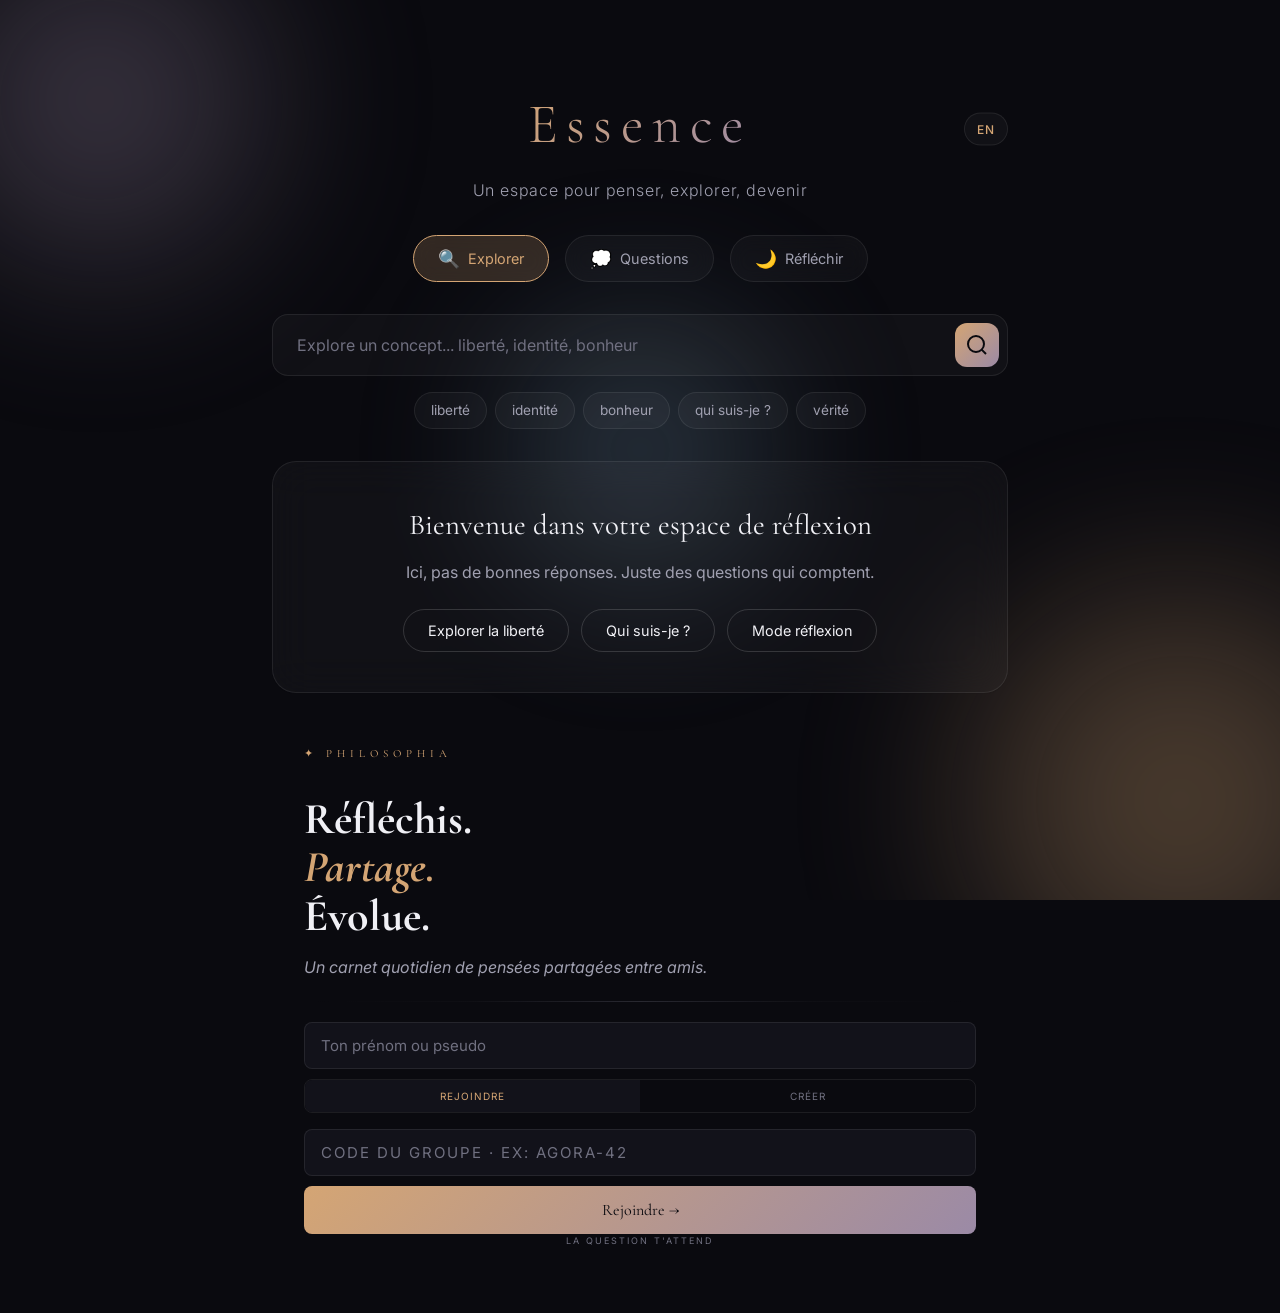
==== commit 86947a5f: "sauvegarde pc de mehdi" ====
--- a/philosophy-app/index.html
+++ b/philosophy-app/index.html
@@ -1,9 +1,9 @@
 <!DOCTYPE html>
-<html lang="fr">
+<html lang="fr" data-i18n="html" data-i18n-attr="lang">
 <head>
     <meta charset="UTF-8">
     <meta name="viewport" content="width=device-width, initial-scale=1.0">
-    <title>Essence — Votre compagnon philosophique</title>
+    <title>philosophia — Votre compagnon philosophique</title>
     <link rel="stylesheet" href="css/styles.css">
     <link rel="preconnect" href="https://fonts.googleapis.com">
     <link href="https://fonts.googleapis.com/css2?family=Cormorant+Garamond:ital,wght@0,300;0,400;0,600;1,300&family=Inter:wght@300;400;500&display=swap" rel="stylesheet">
@@ -17,22 +17,25 @@
 
     <div class="container">
         <header class="header">
-            <h1 class="logo">Essence</h1>
-            <p class="tagline">Un espace pour penser, explorer, devenir</p>
+            <div class="header-content">
+                <h1 class="logo" data-i18n="app.name">philosophia</h1>
+                <button id="langToggle" class="lang-toggle" onclick="toggleLanguage()" title="Switch to English">EN</button>
+            </div>
+            <p class="tagline" data-i18n="app.tagline">Un espace pour penser, explorer, devenir</p>
         </header>
 
         <nav class="nav-modes">
             <button class="mode-btn active" data-mode="explore">
                 <span class="mode-icon">🔍</span>
-                <span class="mode-text">Explorer</span>
+                <span class="mode-text" data-i18n="nav.explore">Explorer</span>
             </button>
             <button class="mode-btn" data-mode="question">
                 <span class="mode-icon">💭</span>
-                <span class="mode-text">Questions</span>
+                <span class="mode-text" data-i18n="nav.questions">Questions</span>
             </button>
             <button class="mode-btn" data-mode="reflect">
                 <span class="mode-icon">🌙</span>
-                <span class="mode-text">Réfléchir</span>
+                <span class="mode-text" data-i18n="nav.reflect">Réfléchir</span>
             </button>
         </nav>
 
@@ -44,6 +47,7 @@
                         type="text"
                         id="searchInput"
                         class="search-input"
+                        data-i18n-placeholder="search.placeholder"
                         placeholder="Explore un concept... liberté, identité, bonheur"
                         autocomplete="off"
                     >
@@ -71,18 +75,18 @@
                         <span></span>
                         <span></span>
                     </div>
-                    <p class="loading-text">Réflexion en cours...</p>
+                    <p class="loading-text" data-i18n="loading">Réflexion en cours...</p>
                 </div>
 
                 <div class="response-container" id="responseContainer">
                     <!-- Welcome Card -->
                     <div class="welcome-card" id="welcomeCard">
-                        <h2>Bienvenue dans votre espace de réflexion</h2>
-                        <p>Ici, pas de bonnes réponses. Juste des questions qui comptent.</p>
+                        <h2 data-i18n="welcome.title">Bienvenue dans votre espace de réflexion</h2>
+                        <p data-i18n="welcome.subtitle">Ici, pas de bonnes réponses. Juste des questions qui comptent.</p>
                         <div class="welcome-prompts">
-                            <button class="welcome-btn" data-query="liberté">Explorer la liberté</button>
-                            <button class="welcome-btn" data-query="Qui suis-je ?">Qui suis-je ?</button>
-                            <button class="welcome-btn" data-query="reflect">Mode réflexion</button>
+                            <button class="welcome-btn" data-query="liberté" data-i18n="welcome.exploreFreedom">Explorer la liberté</button>
+                            <button class="welcome-btn" data-query="Qui suis-je ?" data-i18n="welcome.whoAmI">Qui suis-je ?</button>
+                            <button class="welcome-btn" data-query="reflect" data-i18n="welcome.reflectionMode">Mode réflexion</button>
                         </div>
                     </div>
                 </div>
@@ -91,15 +95,15 @@
             <!-- Reflection Mode Panel -->
             <section class="reflection-panel hidden" id="reflectionPanel">
                 <div class="reflection-header">
-                    <h3>Mode Réflexion Guidée</h3>
-                    <p>Des questions pour aller plus profond</p>
+                    <h3 data-i18n="reflection.title">Mode Réflexion Guidée</h3>
+                    <p data-i18n="reflection.subtitle">Des questions pour aller plus profond</p>
                 </div>
                 <div class="reflection-categories" id="reflectionCategories">
                     <!-- Categories loaded dynamically -->
                 </div>
                 <div class="reflection-question" id="reflectionQuestion">
-                    <p class="current-prompt">Clique sur une catégorie pour commencer</p>
-                    <button class="next-prompt-btn hidden" id="nextPrompt">Une autre question</button>
+                    <p class="current-prompt" data-i18n="reflection.placeholder">Clique sur une catégorie pour commencer</p>
+                    <button class="next-prompt-btn hidden" id="nextPrompt" data-i18n="reflection.nextQuestion">Une autre question</button>
                 </div>
             </section>
         </main>
@@ -136,7 +140,7 @@
         <!-- Welcome/Join Screen -->
         <section class="welcome-screen" id="welcomeScreen">
             <div>
-                <p class="welcome-logo">✦ Essence</p>
+                <p class="welcome-logo">✦ philosophia</p>
                 <h1 class="welcome-title">
                     Réfléchis.<br/><em>Partage.</em><br/>Évolue.
                 </h1>
@@ -148,13 +152,14 @@
                     class="field"
                     id="pseudo"
                     type="text"
+                    data-i18n-placeholder="group.join.pseudoPlaceholder"
                     placeholder="Ton prénom ou pseudo"
                 />
                 <div class="tab-row">
-                    <button class="tab-btn active" id="tabJoin" onclick="switchTab('join')">
+                    <button class="tab-btn active" id="tabJoin" onclick="switchTab('join')" data-i18n="group.join.joinTab">
                         Rejoindre
                     </button>
-                    <button class="tab-btn" id="tabCreate" onclick="switchTab('create')">
+                    <button class="tab-btn" id="tabCreate" onclick="switchTab('create')" data-i18n="group.join.createTab">
                         Créer
                     </button>
                 </div>
@@ -163,10 +168,11 @@
                         class="field"
                         id="joinCode"
                         type="text"
+                        data-i18n-placeholder="group.join.codePlaceholder"
                         placeholder="Code du groupe · ex: AGORA-42"
                         style="text-transform: uppercase; letter-spacing: 2px"
                     />
-                    <button class="btn-primary" onclick="handleJoinGroup()">
+                    <button class="btn-primary" onclick="handleJoinGroup()" data-i18n="group.join.joinButton">
                         Rejoindre →
                     </button>
                 </div>
@@ -175,14 +181,15 @@
                         class="field"
                         id="groupNameInput"
                         type="text"
+                        data-i18n-placeholder="group.join.groupNamePlaceholder"
                         placeholder="Nom du groupe"
                     />
-                    <button class="btn-primary" onclick="handleCreateGroup()">
+                    <button class="btn-primary" onclick="handleCreateGroup()" data-i18n="group.join.createButton">
                         Créer le groupe →
                     </button>
                 </div>
             </div>
-            <p class="welcome-footer">La question t'attend</p>
+            <p class="welcome-footer" data-i18n="group.join.footer">La question t'attend</p>
         </section>
 
         <!-- Group Screen -->
@@ -192,9 +199,9 @@
                 <h2 class="group-name" id="groupDisplayName">—</h2>
                 <span class="member-count">✦ <span id="memberCount">0</span></span>
             </div>
-            <p class="group-meta">Question du jour</p>
+            <p class="group-meta" data-i18n="group.daily.questionLabel">Question du jour</p>
             <div class="group-code-box" onclick="copyGroupCode()">
-                <span class="group-code-label">Code du groupe</span>
+                <span class="group-code-label" data-i18n="group.daily.codeLabel">Code du groupe</span>
                 <span class="group-code-val" id="groupCodeDisplay">— —</span>
             </div>
             <div class="question-block">
@@ -206,13 +213,13 @@
                             <div class="dot"></div>
                             <div class="dot"></div>
                         </div>
-                        <span style="font-family: var(--font-sans); font-size: 10px; color: var(--text-muted); letter-spacing: 1px;">Génération…</span>
-                    </div>
-                </div>
-            </div>
-            <p class="members-title">Membres</p>
+                        <span style="font-family: var(--font-sans); font-size: 10px; color: var(--text-muted); letter-spacing: 1px;" data-i18n="errors.generating">Génération…</span>
+                    </div>
+                </div>
+            </div>
+            <p class="members-title" data-i18n="group.daily.members">Membres</p>
             <div id="membersList"></div>
-            <button class="btn-primary" id="btnWrite" onclick="goToNote()" disabled>
+            <button class="btn-primary" id="btnWrite" onclick="goToNote()" disabled data-i18n="group.daily.writeButton">
                 Écrire ma réflexion →
             </button>
         </section>
@@ -220,7 +227,7 @@
         <!-- Note Screen -->
         <section class="note-screen" id="noteScreen">
             <div class="note-header">
-                <button class="back-btn" onclick="goToGroup()">← Retour</button>
+                <button class="back-btn" onclick="goToGroup()" data-i18n="group.note.back">← Retour</button>
                 <p class="note-question" id="noteQuestionDisplay"></p>
             </div>
             <div class="note-body">
@@ -228,38 +235,39 @@
                 <textarea
                     class="note-ta"
                     id="myNote"
+                    data-i18n-placeholder="group.note.placeholder"
                     placeholder="Ta pensée commence ici…"
                     oninput="updateWordCount()"
                 ></textarea>
             </div>
             <div class="note-footer">
                 <span class="word-count" id="wordCount">0 mots</span>
-                <button class="btn-submit" onclick="handleSubmitNote()">Soumettre ✦</button>
+                <button class="btn-submit" onclick="handleSubmitNote()" data-i18n="group.note.submit">Soumettre ✦</button>
             </div>
         </section>
 
         <!-- Results Screen -->
         <section class="results-screen" id="resultsScreen">
             <div class="results-header">
-                <p class="results-tag">Synthèse du jour</p>
-                <h2 class="results-title">Réflexions du groupe</h2>
+                <p class="results-tag" data-i18n="group.results.tag">Synthèse du jour</p>
+                <h2 class="results-title" data-i18n="group.results.title">Réflexions du groupe</h2>
                 <p class="results-sub" id="resultSub">—</p>
             </div>
             <div class="results-scroll">
                 <div class="results-q-recap" id="resultQuestion"></div>
-                <p class="responses-label">Ce que le groupe a écrit</p>
+                <p class="responses-label" data-i18n="group.results.responsesLabel">Ce que le groupe a écrit</p>
                 <div id="responsesList"></div>
                 <div class="ai-block">
                     <div class="ai-header">
                         <div class="ai-icon">✦</div>
                         <div>
-                            <p class="ai-title-text">Analyse Philosophia</p>
-                            <p class="ai-subtitle" id="aiSubtitle">En attente</p>
+                            <p class="ai-title-text" data-i18n="group.results.aiTitle">Analyse Philosophia</p>
+                            <p class="ai-subtitle" id="aiSubtitle" data-i18n="group.results.aiWaiting">En attente</p>
                         </div>
                     </div>
                     <div id="aiContent">
                         <div style="text-align: center; padding: 16px 0;">
-                            <button class="btn-primary" style="width: auto; padding: 12px 24px; font-size: 15px;" onclick="handleGenerateAnalysis()">
+                            <button class="btn-primary" style="width: auto; padding: 12px 24px; font-size: 15px;" onclick="handleGenerateAnalysis()" data-i18n="group.results.generateAnalysis">
                                 ✦ Générer l'analyse IA
                             </button>
                         </div>
@@ -271,9 +279,9 @@
         <!-- History Screen -->
         <section class="history-screen" id="historyScreen">
             <div class="history-scroll">
-                <p class="tag">Carnet de bord</p>
-                <h2 class="results-title" style="margin-bottom: 4px;">Historique</h2>
-                <p class="results-sub" style="margin-bottom: 20px;">Tes réflexions passées</p>
+                <p class="tag" data-i18n="group.history.title">Carnet de bord</p>
+                <h2 class="results-title" style="margin-bottom: 4px;" data-i18n="nav.history">Historique</h2>
+                <p class="results-sub" style="margin-bottom: 20px;" data-i18n="group.history.subtitle">Tes réflexions passées</p>
                 <div id="historyList"></div>
             </div>
         </section>
@@ -282,11 +290,13 @@
         <div class="toast" id="toast"></div>
     </div>
 
+    <script src="js/i18n.js"></script>
     <script src="js/app.js"></script>
     <script src="js/group.js"></script>
     <script>
-        // Initialize Group Module on load
-        document.addEventListener('DOMContentLoaded', () => {
+        // Initialize i18n and Group Module on load
+        document.addEventListener('DOMContentLoaded', async () => {
+            await initI18N();
             GroupModule.init();
             initializePhilosophiaUI();
         });
@@ -418,8 +428,8 @@
             document.getElementById('membersList').innerHTML = members.map(m => {
                 const done = GroupModule.isMemberDone(m.name);
                 return `<div class="member-row">
-                    <span class="member-name">${m.name}${m.isMe ? ' (moi)' : ''}</span>
-                    <span class="${done ? 'badge-done' : 'badge-wait'}">${done ? 'Répondu' : 'En attente'}</span>
+                    <span class="member-name">${m.name}${m.isMe ? ' ' + t('group.status.me') : ''}</span>
+                    <span class="${done ? 'badge-done' : 'badge-wait'}">${done ? t('group.status.done') : t('group.status.waiting')}</span>
                 </div>`;
             }).join('');
         }
@@ -427,19 +437,19 @@
         function updateWordCount() {
             const text = document.getElementById('myNote').value.trim();
             const count = text ? text.split(/\s+/).filter(w => w).length : 0;
-            document.getElementById('wordCount').textContent = count + (count <= 1 ? ' mot' : ' mots');
+            document.getElementById('wordCount').textContent = count + ' ' + (count <= 1 ? t('group.note.word') : t('group.note.words'));
         }
 
         function handleSubmitNote() {
             const note = document.getElementById('myNote').value.trim();
             if (!note) {
-                showToast('Écris quelque chose d\'abord');
+                showToast(t('toast.enterText'));
                 return;
             }
             try {
                 GroupModule.submitNote(note);
                 renderMembers();
-                showToast('Réflexion enregistrée ✦');
+                showToast(t('toast.saved'));
                 switchScreen('results');
             } catch (e) {
                 showToast(e.message);
@@ -450,16 +460,19 @@
             const today = GroupModule.getToday();
             if (!today) return;
 
+            const lang = I18NState?.currentLang || 'fr';
+            const dateFormat = lang === 'en' ? 'en-US' : 'fr-FR';
+
             document.getElementById('resultQuestion').textContent = '« ' + (today.question || '…') + ' ? »';
             const responses = GroupModule.getResponses();
             document.getElementById('resultSub').textContent =
-                responses.length + ' réponse' + (responses.length > 1 ? 's' : '') +
-                ' · ' + new Date(today.date).toLocaleDateString('fr-FR', { day: 'numeric', month: 'long' });
+                responses.length + ' ' + (responses.length > 1 ? t('group.results.responsesLabel').toLowerCase() : 'response') +
+                ' · ' + new Date(today.date).toLocaleDateString(dateFormat, { day: 'numeric', month: 'long' });
 
             if (responses.length === 0) {
                 document.getElementById('responsesList').innerHTML = `
                     <p style="font-family: var(--font-serif); font-size: 15px; color: var(--text-muted); font-style: italic; padding: 12px 0;">
-                        Aucune réponse pour l'instant.
+                        ${t('group.results.noResponses')}
                     </p>`;
             } else {
                 document.getElementById('responsesList').innerHTML = responses.map(r =>
@@ -476,16 +489,16 @@
                 document.getElementById('aiContent').innerHTML = `
                     <div style="text-align: center; padding: 16px 0;">
                         <button class="btn-primary" style="width: auto; padding: 12px 24px; font-size: 15px;" onclick="handleGenerateAnalysis()">
-                            ✦ Générer l'analyse IA
+                            ${t('group.results.generateAnalysis')}
                         </button>
                     </div>`;
-                document.getElementById('aiSubtitle').textContent = 'En attente';
+                document.getElementById('aiSubtitle').textContent = t('group.results.aiWaiting');
             }
         }
 
         async function handleGenerateAnalysis() {
             if (!GroupModule.getResponses().length) {
-                showToast('Aucune réponse à analyser');
+                showToast(t('toast.noResponses'));
                 return;
             }
 
@@ -495,10 +508,10 @@
                         <div class="dot"></div><div class="dot"></div><div class="dot"></div>
                     </div>
                     <p style="font-family: var(--font-sans); font-size: 10px; color: var(--text-muted); letter-spacing: 1px; text-transform: uppercase;">
-                        Claude réfléchit…
+                        ${t('errors.thinking')}
                     </p>
                 </div>`;
-            document.getElementById('aiSubtitle').textContent = 'Analyse en cours…';
+            document.getElementById('aiSubtitle').textContent = t('group.results.aiInProgress');
 
             try {
                 const analysis = await GroupModule.generateAnalysis();
@@ -516,12 +529,13 @@
         }
 
         function renderAnalysis(data) {
+            const philoCount = data.points_de_vue.length;
             document.getElementById('aiSubtitle').textContent =
-                `Synthèse · ${data.points_de_vue.length} philosophes`;
+                `${t('group.results.synthesis')} · ${philoCount} ${philoCount > 1 ? t('group.results.philosophers') : t('group.results.philosopher')}`;
 
             document.getElementById('aiContent').innerHTML = `
                 <div class="ai-section">
-                    <p class="ai-section-label">Synthèse du groupe</p>
+                    <p class="ai-section-label">${t('group.results.synthesis')}</p>
                     <p class="ai-section-text">${data.synthese}</p>
                 </div>
                 ${data.points_de_vue.map(p => `
@@ -531,11 +545,11 @@
                     </div>
                 `).join('')}
                 <div class="ai-section">
-                    <p class="ai-section-label">Tension centrale</p>
+                    <p class="ai-section-label">${t('group.results.tension')}</p>
                     <p class="ai-section-text">${data.tension_principale}</p>
                 </div>
                 <div class="ai-section">
-                    <p class="ai-section-label">Pour aller plus loin</p>
+                    <p class="ai-section-label">${t('group.results.goFurther')}</p>
                     <p class="ai-section-text" style="color: var(--accent-gold); font-style: italic;">
                         ${data.pour_aller_plus_loin}
                     </p>
@@ -548,18 +562,20 @@
         function renderHistory() {
             const list = document.getElementById('historyList');
             const count = GroupModule.getHistoryCount();
+            const lang = I18NState?.currentLang || 'fr';
+            const dateFormat = lang === 'en' ? 'en-US' : 'fr-FR';
 
             if (count === 0) {
-                list.innerHTML = '<p class="history-empty">Tes prochaines réflexions<br>apparaîtront ici,<br>jour après jour.</p>';
+                list.innerHTML = '<p class="history-empty">' + t('group.history.empty').replace(/\n/g, '<br>') + '</p>';
                 return;
             }
 
             const history = GroupModule.getState().history;
             list.innerHTML = history.map((h, i) => `
                 <div class="hist-card" onclick="openHistorySession(${i})">
-                    <p class="hist-date">${new Date(h.date).toLocaleDateString('fr-FR', { weekday: 'long', day: 'numeric', month: 'long' })}</p>
+                    <p class="hist-date">${new Date(h.date).toLocaleDateString(dateFormat, { weekday: 'long', day: 'numeric', month: 'long' })}</p>
                     <p class="hist-q">${h.question} ?</p>
-                    <p class="hist-meta">${h.responses.length} réponse${h.responses.length > 1 ? 's' : ''} · ${h.analysis ? 'Analysé ✦' : 'Non analysé'}</p>
+                    <p class="hist-meta">${h.responses.length} ${h.responses.length > 1 ? 'responses' : 'response'} · ${h.analysis ? t('group.history.analyzed') : t('group.history.notAnalyzed')}</p>
                 </div>
             `).join('');
         }
@@ -573,7 +589,7 @@
         function copyGroupCode() {
             if (GroupModule.copyCode()) {
                 const code = GroupModule.getGroup().code;
-                showToast('Code copié : ' + code);
+                showToast(t('toast.codeCopied') + code);
             }
         }
 
--- a/philosophy-app/css/styles.css
+++ b/philosophy-app/css/styles.css
@@ -138,6 +138,52 @@
     font-weight: 300;
     font-size: 1rem;
     letter-spacing: 0.05em;
+}
+
+/* Language Toggle */
+.header-content {
+    display: flex;
+    justify-content: center;
+    align-items: center;
+    gap: 1rem;
+    position: relative;
+}
+
+.lang-toggle {
+    position: absolute;
+    right: 0;
+    top: 50%;
+    transform: translateY(-50%);
+    background: var(--bg-glass);
+    border: 1px solid var(--border-glass);
+    color: var(--accent-gold);
+    font-family: var(--font-sans);
+    font-size: 0.75rem;
+    font-weight: 500;
+    letter-spacing: 0.1em;
+    padding: 0.5rem 0.75rem;
+    border-radius: 20px;
+    cursor: pointer;
+    transition: all var(--transition-fast);
+}
+
+.lang-toggle:hover {
+    background: var(--bg-glass-hover);
+    border-color: var(--accent-gold);
+    box-shadow: 0 0 20px rgba(212, 165, 116, 0.2);
+}
+
+@media (max-width: 600px) {
+    .header-content {
+        flex-direction: column;
+        gap: 0.5rem;
+    }
+
+    .lang-toggle {
+        position: static;
+        transform: none;
+        margin-top: 0.5rem;
+    }
 }
 
 /* Navigation */
